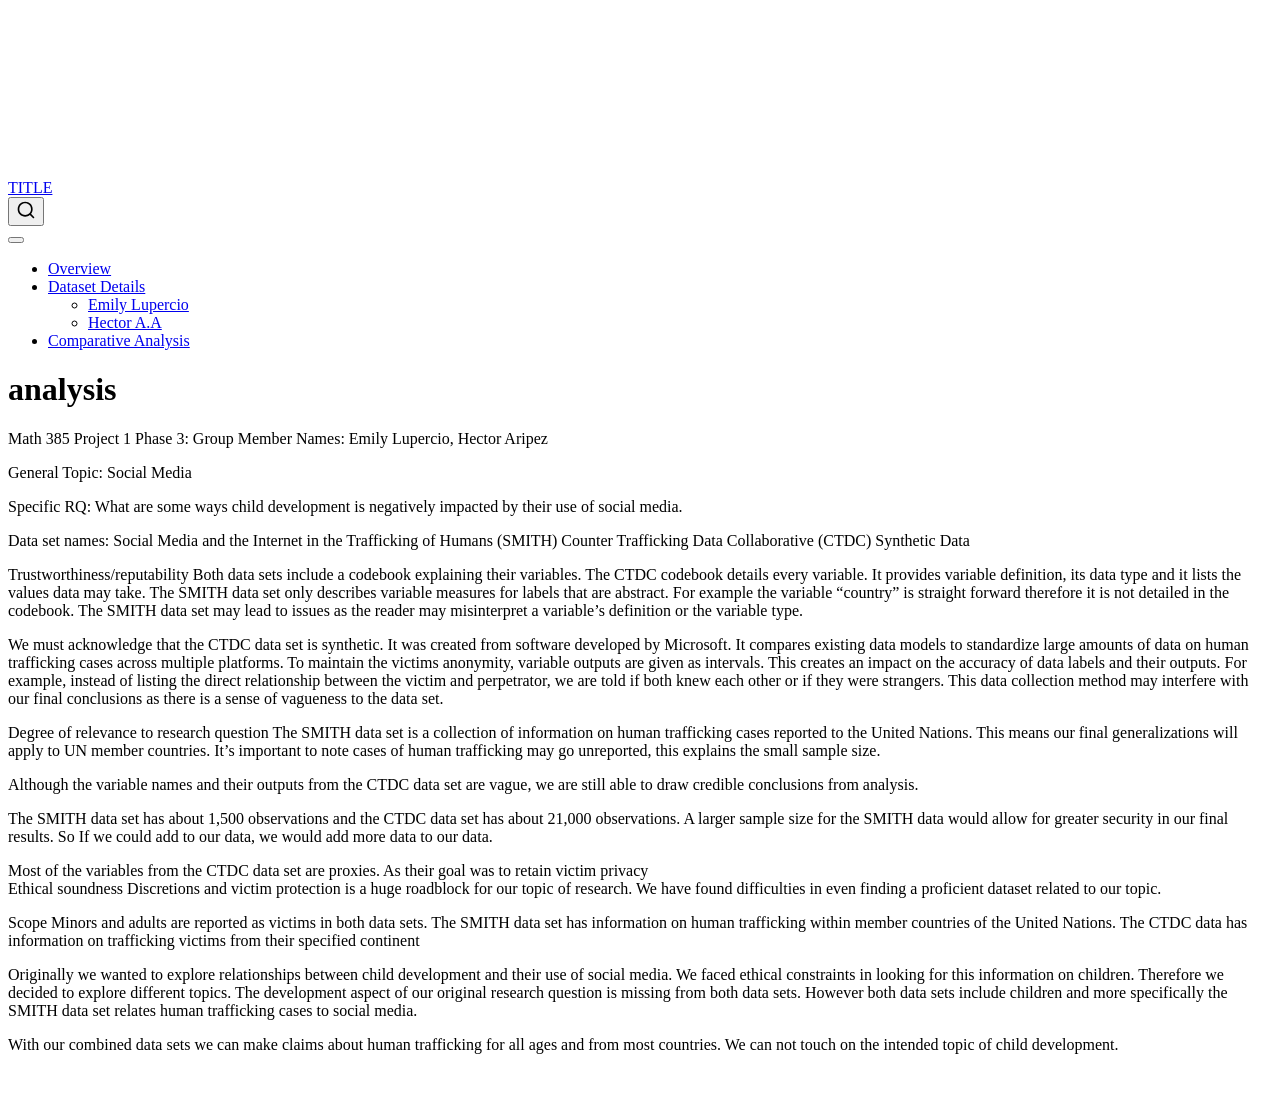
==== docs/analysis.html @ dacb914d "Merge pull request #6 from DATA385-f26/compare-data theme changed, addition to index and capital a i" ====
<!DOCTYPE html>
<html xmlns="http://www.w3.org/1999/xhtml" lang="en" xml:lang="en"><head>

<meta charset="utf-8">
<meta name="generator" content="quarto-1.10.18">

<meta name="viewport" content="width=device-width, initial-scale=1.0, user-scalable=yes">


<title>analysis – TITLE</title>
<style>
/* Default styles provided by pandoc.
** See https://pandoc.org/MANUAL.html#variables-for-html for config info.
*/
span.smallcaps{font-variant: small-caps;}
div.columns{display: flex; gap: 1.5em;}
div.column{flex: auto;}
@media screen {
div.columns{gap: min(4vw, 1.5em);}
div.column{overflow-x: auto;}
}
div.hanging-indent{margin-left: 1.5em; text-indent: -1.5em;}
ul.task-list{list-style: none;}
ul.task-list li input[type="checkbox"] {
  width: 0.8em;
  margin: 0 0.8em 0.2em -1em; /* quarto-specific, see https://github.com/quarto-dev/quarto-cli/issues/4556 */ 
  vertical-align: middle;
}
</style>


<script src="site_libs/quarto-nav/quarto-nav.js"></script>
<script src="site_libs/clipboard/clipboard.min.js"></script>
<script src="site_libs/quarto-search/autocomplete.umd.js"></script>
<script src="site_libs/quarto-search/fuse.min.js"></script>
<script src="site_libs/quarto-search/quarto-search.js"></script>
<meta name="quarto:offset" content="./">
<script src="site_libs/quarto-html/quarto.js" type="module"></script>
<script src="site_libs/quarto-html/tabsets/tabsets.js" type="module"></script>
<script src="site_libs/quarto-html/popper.min.js"></script>
<script src="site_libs/quarto-html/tippy.umd.min.js"></script>
<script src="site_libs/quarto-html/anchor.min.js"></script>
<link href="site_libs/quarto-html/tippy.css" rel="stylesheet">
<link href="site_libs/quarto-html/quarto-syntax-highlighting-64a204ab8560d761af7679ceaba22944.css" rel="stylesheet" class="quarto-color-scheme" id="quarto-text-highlighting-styles">
<link href="site_libs/quarto-html/quarto-syntax-highlighting-dark-b85bc7c33db8c58e0ec93c3465666fed.css" rel="stylesheet" class="quarto-color-scheme quarto-color-alternate" id="quarto-text-highlighting-styles">
<link href="site_libs/quarto-html/quarto-syntax-highlighting-64a204ab8560d761af7679ceaba22944.css" rel="stylesheet" class="quarto-color-scheme-extra" id="quarto-text-highlighting-styles">
<script src="site_libs/bootstrap/bootstrap.min.js"></script>
<link href="site_libs/bootstrap/bootstrap-icons.css" rel="stylesheet">
<link href="site_libs/bootstrap/bootstrap-8cf93c9ab2a2e11673e6e214f13a05bd.min.css" rel="stylesheet" append-hash="true" class="quarto-color-scheme" id="quarto-bootstrap" data-mode="light">
<link href="site_libs/bootstrap/bootstrap-dark-8b348f4b4b74a528bf910da1e8c5139e.min.css" rel="stylesheet" append-hash="true" class="quarto-color-scheme quarto-color-alternate" id="quarto-bootstrap" data-mode="dark">
<link href="site_libs/bootstrap/bootstrap-8cf93c9ab2a2e11673e6e214f13a05bd.min.css" rel="stylesheet" append-hash="true" class="quarto-color-scheme-extra" id="quarto-bootstrap" data-mode="light">
<script id="quarto-search-options" type="application/json">{
  "location": "navbar",
  "copy-button": false,
  "collapse-after": 3,
  "panel-placement": "end",
  "type": "overlay",
  "limit": 50,
  "keyboard-shortcut": [
    "f",
    "/",
    "s"
  ],
  "show-item-context": false,
  "language": {
    "search-no-results-text": "No results",
    "search-matching-documents-text": "matching documents",
    "search-copy-link-title": "Copy link to search",
    "search-hide-matches-text": "Hide additional matches",
    "search-more-match-text": "more match in this document",
    "search-more-matches-text": "more matches in this document",
    "search-clear-button-title": "Clear",
    "search-text-placeholder": "",
    "search-detached-cancel-button-title": "Cancel",
    "search-submit-button-title": "Submit",
    "search-label": "Search"
  }
}</script>


</head>

<body class="nav-fixed quarto-light"><script id="quarto-html-before-body" type="application/javascript">
    const toggleBodyColorMode = (bsSheetEl) => {
      const mode = bsSheetEl.getAttribute("data-mode");
      const bodyEl = window.document.querySelector("body");
      if (mode === "dark") {
        bodyEl.classList.add("quarto-dark");
        bodyEl.classList.remove("quarto-light");
      } else {
        bodyEl.classList.add("quarto-light");
        bodyEl.classList.remove("quarto-dark");
      }
    }
    const toggleBodyColorPrimary = () => {
      const bsSheetEl = window.document.querySelector("link#quarto-bootstrap:not([rel=disabled-stylesheet])");
      if (bsSheetEl) {
        toggleBodyColorMode(bsSheetEl);
      }
    }
    const setColorSchemeToggle = (alternate) => {
      const toggles = window.document.querySelectorAll('.quarto-color-scheme-toggle');
      for (let i=0; i < toggles.length; i++) {
        const toggle = toggles[i];
        if (toggle) {
          if (alternate) {
            toggle.classList.add("alternate");
          } else {
            toggle.classList.remove("alternate");
          }
        }
      }
    };
    const toggleColorMode = (alternate) => {
      // Switch the stylesheets
      const primaryStylesheets = window.document.querySelectorAll('link.quarto-color-scheme:not(.quarto-color-alternate)');
      const alternateStylesheets = window.document.querySelectorAll('link.quarto-color-scheme.quarto-color-alternate');
      manageTransitions('#quarto-margin-sidebar .nav-link', false);
      if (alternate) {
        // note: dark is layered on light, we don't disable primary!
        enableStylesheet(alternateStylesheets);
        for (const sheetNode of alternateStylesheets) {
          if (sheetNode.id === "quarto-bootstrap") {
            toggleBodyColorMode(sheetNode);
          }
        }
      } else {
        disableStylesheet(alternateStylesheets);
        enableStylesheet(primaryStylesheets)
        toggleBodyColorPrimary();
      }
      manageTransitions('#quarto-margin-sidebar .nav-link', true);
      // Switch the toggles
      setColorSchemeToggle(alternate)
      // Hack to workaround the fact that safari doesn't
      // properly recolor the scrollbar when toggling (#1455)
      if (navigator.userAgent.indexOf('Safari') > 0 && navigator.userAgent.indexOf('Chrome') == -1) {
        manageTransitions("body", false);
        window.scrollTo(0, 1);
        setTimeout(() => {
          window.scrollTo(0, 0);
          manageTransitions("body", true);
        }, 40);
      }
    }
    const disableStylesheet = (stylesheets) => {
      for (let i=0; i < stylesheets.length; i++) {
        const stylesheet = stylesheets[i];
        stylesheet.rel = 'disabled-stylesheet';
      }
    }
    const enableStylesheet = (stylesheets) => {
      for (let i=0; i < stylesheets.length; i++) {
        const stylesheet = stylesheets[i];
        if(stylesheet.rel !== 'stylesheet') { // for Chrome, which will still FOUC without this check
          stylesheet.rel = 'stylesheet';
        }
      }
    }
    const manageTransitions = (selector, allowTransitions) => {
      const els = window.document.querySelectorAll(selector);
      for (let i=0; i < els.length; i++) {
        const el = els[i];
        if (allowTransitions) {
          el.classList.remove('notransition');
        } else {
          el.classList.add('notransition');
        }
      }
    }
    const isFileUrl = () => {
      return window.location.protocol === 'file:';
    }
    const hasAlternateSentinel = () => {
      let styleSentinel = getColorSchemeSentinel();
      if (styleSentinel !== null) {
        return styleSentinel === "alternate";
      } else {
        return false;
      }
    }
    const setStyleSentinel = (alternate) => {
      const value = alternate ? "alternate" : "default";
      if (!isFileUrl()) {
        window.localStorage.setItem("quarto-color-scheme", value);
      } else {
        localAlternateSentinel = value;
      }
    }
    const getColorSchemeSentinel = () => {
      if (!isFileUrl()) {
        const storageValue = window.localStorage.getItem("quarto-color-scheme");
        return storageValue != null ? storageValue : localAlternateSentinel;
      } else {
        return localAlternateSentinel;
      }
    }
    const toggleGiscusIfUsed = (isAlternate, darkModeDefault) => {
      const baseTheme = document.querySelector('#giscus-base-theme')?.value ?? 'light';
      const alternateTheme = document.querySelector('#giscus-alt-theme')?.value ?? 'dark';
      let newTheme = '';
      if(authorPrefersDark) {
        newTheme = isAlternate ? baseTheme : alternateTheme;
      } else {
        newTheme = isAlternate ? alternateTheme : baseTheme;
      }
      const changeGiscusTheme = () => {
        // From: https://github.com/giscus/giscus/issues/336
        const sendMessage = (message) => {
          const iframe = document.querySelector('iframe.giscus-frame');
          if (!iframe) return;
          iframe.contentWindow.postMessage({ giscus: message }, 'https://giscus.app');
        }
        sendMessage({
          setConfig: {
            theme: newTheme
          }
        });
      }
      const isGiscussLoaded = window.document.querySelector('iframe.giscus-frame') !== null;
      if (isGiscussLoaded) {
        changeGiscusTheme();
      }
    };
    const authorPrefersDark = false;
    const darkModeDefault = authorPrefersDark;
      document.querySelector('link#quarto-text-highlighting-styles.quarto-color-scheme-extra').rel = 'disabled-stylesheet';
      document.querySelector('link#quarto-bootstrap.quarto-color-scheme-extra').rel = 'disabled-stylesheet';
    let localAlternateSentinel = darkModeDefault ? 'alternate' : 'default';
    // Dark / light mode switch
    window.quartoToggleColorScheme = () => {
      // Read the current dark / light value
      let toAlternate = !hasAlternateSentinel();
      toggleColorMode(toAlternate);
      setStyleSentinel(toAlternate);
      toggleGiscusIfUsed(toAlternate, darkModeDefault);
      window.dispatchEvent(new Event('resize'));
    };
    // Switch to dark mode if need be
    if (hasAlternateSentinel()) {
      toggleColorMode(true);
    } else {
      toggleColorMode(false);
    }
  </script>

<div id="quarto-search-results"></div>
  <header id="quarto-header" class="headroom fixed-top">
    <nav class="navbar navbar-expand-lg " data-bs-theme="dark">
      <div class="navbar-container container-fluid">
      <div class="navbar-brand-container mx-auto">
    <a class="navbar-brand" href="./index.html">
    <span class="navbar-title">TITLE</span>
    </a>
  </div>
            <div id="quarto-search" class="" title="Search"></div>
          <button class="navbar-toggler" type="button" data-bs-toggle="collapse" data-bs-target="#navbarCollapse" aria-controls="navbarCollapse" role="menu" aria-expanded="false" aria-label="Toggle navigation" onclick="if (window.quartoToggleHeadroom) { window.quartoToggleHeadroom(); }">
  <span class="navbar-toggler-icon"></span>
</button>
          <div class="collapse navbar-collapse" id="navbarCollapse">
            <ul class="navbar-nav navbar-nav-scroll me-auto">
  <li class="nav-item">
    <a class="nav-link" href="./index.html"> 
<span class="menu-text">Overview</span></a>
  </li>  
  <li class="nav-item dropdown ">
    <a class="nav-link dropdown-toggle" href="#" id="nav-menu-dataset-details" role="link" data-bs-toggle="dropdown" aria-expanded="false">
 <span class="menu-text">Dataset Details</span>
    </a>
    <ul class="dropdown-menu" aria-labelledby="nav-menu-dataset-details">    
        <li>
    <a class="dropdown-item" href="./emilylupercio.html">
 <span class="dropdown-text">Emily Lupercio</span></a>
  </li>  
        <li>
    <a class="dropdown-item" href="./HectorA.A.html">
 <span class="dropdown-text">Hector A.A</span></a>
  </li>  
    </ul>
  </li>
  <li class="nav-item">
    <a class="nav-link active" href="./analysis.html" aria-current="page"> 
<span class="menu-text">Comparative Analysis</span></a>
  </li>  
</ul>
          </div> <!-- /navcollapse -->
            <div class="quarto-navbar-tools">
  <a href="" class="quarto-color-scheme-toggle quarto-navigation-tool  px-1" onclick="window.quartoToggleColorScheme(); return false;" title="Toggle dark mode"><i class="bi"></i></a>
</div>
      </div> <!-- /container-fluid -->
    </nav>
</header>
<!-- content -->
<div id="quarto-content" class="quarto-container page-columns page-rows-contents page-layout-article page-navbar">
<!-- sidebar -->
<!-- margin-sidebar -->
    <div id="quarto-margin-sidebar" class="sidebar margin-sidebar zindex-bottom">
        
    </div>
<!-- main -->
<main class="content" id="quarto-document-content">


<header id="title-block-header" class="quarto-title-block default">
<div class="quarto-title">
<h1 class="title">analysis</h1>
</div>



<div class="quarto-title-meta">

    
  
    
  </div>
  


</header>


<p>Math 385 Project 1 Phase 3: Group Member Names: Emily Lupercio, Hector Aripez</p>
<p>General Topic: Social Media</p>
<p>Specific RQ: What are some ways child development is negatively impacted by their use of social media.</p>
<p>Data set names: Social Media and the Internet in the Trafficking of Humans (SMITH) Counter Trafficking Data Collaborative (CTDC) Synthetic Data</p>
<p>Trustworthiness/reputability Both data sets include a codebook explaining their variables. The CTDC codebook details every variable. It provides variable definition, its data type and it lists the values data may take. The SMITH data set only describes variable measures for labels that are abstract. For example the variable “country” is straight forward therefore it is not detailed in the codebook. The SMITH data set may lead to issues as the reader may misinterpret a variable’s definition or the variable type.</p>
<p>We must acknowledge that the CTDC data set is synthetic. It was created from software developed by Microsoft. It compares existing data models to standardize large amounts of data on human trafficking cases across multiple platforms. To maintain the victims anonymity, variable outputs are given as intervals. This creates an impact on the accuracy of data labels and their outputs. For example, instead of listing the direct relationship between the victim and perpetrator, we are told if both knew each other or if they were strangers. This data collection method may interfere with our final conclusions as there is a sense of vagueness to the data set.</p>
<p>Degree of relevance to research question The SMITH data set is a collection of information on human trafficking cases reported to the United Nations. This means our final generalizations will apply to UN member countries. It’s important to note cases of human trafficking may go unreported, this explains the small sample size.</p>
<p>Although the variable names and their outputs from the CTDC data set are vague, we are still able to draw credible conclusions from analysis.</p>
<p>The SMITH data set has about 1,500 observations and the CTDC data set has about 21,000 observations. A larger sample size for the SMITH data would allow for greater security in our final results. So If we could add to our data, we would add more data to our data.</p>
<p>Most of the variables from the CTDC data set are proxies. As their goal was to retain victim privacy<br>
Ethical soundness Discretions and victim protection is a huge roadblock for our topic of research. We have found difficulties in even finding a proficient dataset related to our topic.</p>
<p>Scope Minors and adults are reported as victims in both data sets. The SMITH data set has information on human trafficking within member countries of the United Nations. The CTDC data has information on trafficking victims from their specified continent</p>
<p>Originally we wanted to explore relationships between child development and their use of social media. We faced ethical constraints in looking for this information on children. Therefore we decided to explore different topics. The development aspect of our original research question is missing from both data sets. However both data sets include children and more specifically the SMITH data set relates human trafficking cases to social media.</p>
<p>With our combined data sets we can make claims about human trafficking for all ages and from most countries. We can not touch on the intended topic of child development.</p>



</main> <!-- /main -->
<script id="quarto-html-after-body" type="application/javascript">
  window.document.addEventListener("DOMContentLoaded", function (event) {
    // Ensure there is a toggle, if there isn't float one in the top right
    if (window.document.querySelector('.quarto-color-scheme-toggle') === null) {
      const a = window.document.createElement('a');
      a.classList.add('top-right');
      a.classList.add('quarto-color-scheme-toggle');
      a.href = "";
      a.onclick = function() { try { window.quartoToggleColorScheme(); } catch {} return false; };
      const i = window.document.createElement("i");
      i.classList.add('bi');
      a.appendChild(i);
      window.document.body.appendChild(a);
    }
    setColorSchemeToggle(hasAlternateSentinel())
    const icon = "";
    const anchorJS = new window.AnchorJS();
    anchorJS.options = {
      placement: 'right',
      icon: icon
    };
    anchorJS.add('.anchored');
    const isCodeAnnotation = (el) => {
      for (const clz of el.classList) {
        if (clz.startsWith('code-annotation-')) {                     
          return true;
        }
      }
      return false;
    }
    const onCopySuccess = function(e) {
      // button target
      const button = e.trigger;
      // don't keep focus
      button.blur();
      // flash "checked"
      button.classList.add('code-copy-button-checked');
      var currentTitle = button.getAttribute("title");
      button.setAttribute("title", "Copied!");
      let tooltip;
      if (window.bootstrap) {
        button.setAttribute("data-bs-toggle", "tooltip");
        button.setAttribute("data-bs-placement", "left");
        button.setAttribute("data-bs-title", "Copied!");
        tooltip = new bootstrap.Tooltip(button, 
          { trigger: "manual", 
            customClass: "code-copy-button-tooltip",
            offset: [0, -8]});
        tooltip.show();    
      }
      setTimeout(function() {
        if (tooltip) {
          tooltip.hide();
          button.removeAttribute("data-bs-title");
          button.removeAttribute("data-bs-toggle");
          button.removeAttribute("data-bs-placement");
        }
        button.setAttribute("title", currentTitle);
        button.classList.remove('code-copy-button-checked');
      }, 1000);
      // clear code selection
      e.clearSelection();
    }
    const getTextToCopy = function(trigger) {
      const outerScaffold = trigger.parentElement.cloneNode(true);
      const codeEl = outerScaffold.querySelector('code');
      for (const childEl of codeEl.children) {
        if (isCodeAnnotation(childEl)) {
          childEl.remove();
        }
      }
      return codeEl.innerText;
    }
    const clipboard = new window.ClipboardJS('.code-copy-button:not([data-in-quarto-modal])', {
      text: getTextToCopy
    });
    clipboard.on('success', onCopySuccess);
    if (window.document.getElementById('quarto-embedded-source-code-modal')) {
      const clipboardModal = new window.ClipboardJS('.code-copy-button[data-in-quarto-modal]', {
        text: getTextToCopy,
        container: window.document.getElementById('quarto-embedded-source-code-modal')
      });
      clipboardModal.on('success', onCopySuccess);
    }
      var localhostRegex = new RegExp(/^(?:http|https):\/\/localhost\:?[0-9]*\//);
      var mailtoRegex = new RegExp(/^mailto:/);
        var filterRegex = new RegExp('/' + window.location.host + '/');
      var isInternal = (href) => {
          return filterRegex.test(href) || localhostRegex.test(href) || mailtoRegex.test(href);
      }
      // Inspect non-navigation links and adorn them if external
     var links = window.document.querySelectorAll('a[href]:not(.nav-link):not(.navbar-brand):not(.toc-action):not(.sidebar-link):not(.sidebar-item-toggle):not(.pagination-link):not(.no-external):not([aria-hidden]):not(.dropdown-item):not(.quarto-navigation-tool):not(.about-link)');
      for (var i=0; i<links.length; i++) {
        const link = links[i];
        if (!isInternal(link.href)) {
          // undo the damage that might have been done by quarto-nav.js in the case of
          // links that we want to consider external
          if (link.dataset.originalHref !== undefined) {
            link.href = link.dataset.originalHref;
          }
        }
      }
    function tippyHover(el, contentFn, onTriggerFn, onUntriggerFn) {
      const config = {
        allowHTML: true,
        maxWidth: 500,
        delay: 100,
        arrow: false,
        appendTo: function(el) {
            return el.parentElement;
        },
        interactive: true,
        interactiveBorder: 10,
        theme: 'quarto',
        placement: 'bottom-start',
      };
      if (contentFn) {
        config.content = contentFn;
      }
      if (onTriggerFn) {
        config.onTrigger = onTriggerFn;
      }
      if (onUntriggerFn) {
        config.onUntrigger = onUntriggerFn;
      }
      window.tippy(el, config); 
    }
    const noterefs = window.document.querySelectorAll('a[role="doc-noteref"]');
    for (var i=0; i<noterefs.length; i++) {
      const ref = noterefs[i];
      tippyHover(ref, function() {
        // use id or data attribute instead here
        let href = ref.getAttribute('data-footnote-href') || ref.getAttribute('href');
        try { href = new URL(href).hash; } catch {}
        const id = href.replace(/^#\/?/, "");
        const note = window.document.getElementById(id);
        if (note) {
          return note.innerHTML;
        } else {
          return "";
        }
      });
    }
    const xrefs = window.document.querySelectorAll('a.quarto-xref');
    const processXRef = (id, note) => {
      // Strip column container classes
      const stripColumnClz = (el) => {
        el.classList.remove("page-full", "page-columns");
        if (el.children) {
          for (const child of el.children) {
            stripColumnClz(child);
          }
        }
      }
      stripColumnClz(note)
      if (id === null || id.startsWith('sec-')) {
        // Special case sections, only their first couple elements
        const container = document.createElement("div");
        if (note.children && note.children.length > 2) {
          container.appendChild(note.children[0].cloneNode(true));
          for (let i = 1; i < note.children.length; i++) {
            const child = note.children[i];
            if (child.tagName === "P" && child.innerText === "") {
              continue;
            } else {
              container.appendChild(child.cloneNode(true));
              break;
            }
          }
          if (window.Quarto?.typesetMath) {
            window.Quarto.typesetMath(container);
          }
          return container.innerHTML
        } else {
          if (window.Quarto?.typesetMath) {
            window.Quarto.typesetMath(note);
          }
          return note.innerHTML;
        }
      } else {
        // Remove any anchor links if they are present
        const anchorLink = note.querySelector('a.anchorjs-link');
        if (anchorLink) {
          anchorLink.remove();
        }
        if (window.Quarto?.typesetMath) {
          window.Quarto.typesetMath(note);
        }
        if (note.classList.contains("callout")) {
          return note.outerHTML;
        } else {
          return note.innerHTML;
        }
      }
    }
    for (var i=0; i<xrefs.length; i++) {
      const xref = xrefs[i];
      tippyHover(xref, undefined, function(instance) {
        instance.disable();
        let url = xref.getAttribute('href');
        let hash = undefined; 
        if (url.startsWith('#')) {
          hash = url;
        } else {
          try { hash = new URL(url).hash; } catch {}
        }
        if (hash) {
          const id = hash.replace(/^#\/?/, "");
          const note = window.document.getElementById(id);
          if (note !== null) {
            try {
              const html = processXRef(id, note.cloneNode(true));
              instance.setContent(html);
            } finally {
              instance.enable();
              instance.show();
            }
          } else {
            // See if we can fetch this
            fetch(url.split('#')[0])
            .then(res => res.text())
            .then(html => {
              const parser = new DOMParser();
              const htmlDoc = parser.parseFromString(html, "text/html");
              const note = htmlDoc.getElementById(id);
              if (note !== null) {
                const html = processXRef(id, note);
                instance.setContent(html);
              } 
            }).finally(() => {
              instance.enable();
              instance.show();
            });
          }
        } else {
          // See if we can fetch a full url (with no hash to target)
          // This is a special case and we should probably do some content thinning / targeting
          fetch(url)
          .then(res => res.text())
          .then(html => {
            const parser = new DOMParser();
            const htmlDoc = parser.parseFromString(html, "text/html");
            const note = htmlDoc.querySelector('main.content');
            if (note !== null) {
              // This should only happen for chapter cross references
              // (since there is no id in the URL)
              // remove the first header
              if (note.children.length > 0 && note.children[0].tagName === "HEADER") {
                note.children[0].remove();
              }
              const html = processXRef(null, note);
              instance.setContent(html);
            } 
          }).finally(() => {
            instance.enable();
            instance.show();
          });
        }
      }, function(instance) {
      });
    }
        let selectedAnnoteEl;
        const selectorForAnnotation = ( cell, annotation) => {
          let cellAttr = 'data-code-cell="' + cell + '"';
          let lineAttr = 'data-code-annotation="' +  annotation + '"';
          const selector = 'span[' + cellAttr + '][' + lineAttr + ']';
          return selector;
        }
        const selectCodeLines = (annoteEl) => {
          const doc = window.document;
          const targetCell = annoteEl.getAttribute("data-target-cell");
          const targetAnnotation = annoteEl.getAttribute("data-target-annotation");
          const annoteSpan = window.document.querySelector(selectorForAnnotation(targetCell, targetAnnotation));
          const lines = annoteSpan.getAttribute("data-code-lines").split(",");
          const lineIds = lines.map((line) => {
            return targetCell + "-" + line;
          })
          let top = null;
          let height = null;
          let parent = null;
          if (lineIds.length > 0) {
              //compute the position of the single el (top and bottom and make a div)
              const el = window.document.getElementById(lineIds[0]);
              top = el.offsetTop;
              height = el.offsetHeight;
              parent = el.parentElement.parentElement;
            if (lineIds.length > 1) {
              const lastEl = window.document.getElementById(lineIds[lineIds.length - 1]);
              const bottom = lastEl.offsetTop + lastEl.offsetHeight;
              height = bottom - top;
            }
            if (top !== null && height !== null && parent !== null) {
              // cook up a div (if necessary) and position it 
              let div = window.document.getElementById("code-annotation-line-highlight");
              if (div === null) {
                div = window.document.createElement("div");
                div.setAttribute("id", "code-annotation-line-highlight");
                div.style.position = 'absolute';
                parent.appendChild(div);
              }
              div.style.top = top - 2 + "px";
              div.style.height = height + 4 + "px";
              div.style.left = 0;
              let gutterDiv = window.document.getElementById("code-annotation-line-highlight-gutter");
              if (gutterDiv === null) {
                gutterDiv = window.document.createElement("div");
                gutterDiv.setAttribute("id", "code-annotation-line-highlight-gutter");
                gutterDiv.style.position = 'absolute';
                const codeCell = window.document.getElementById(targetCell);
                const gutter = codeCell.querySelector('.code-annotation-gutter');
                gutter.appendChild(gutterDiv);
              }
              gutterDiv.style.top = top - 2 + "px";
              gutterDiv.style.height = height + 4 + "px";
            }
            selectedAnnoteEl = annoteEl;
          }
        };
        const unselectCodeLines = () => {
          const elementsIds = ["code-annotation-line-highlight", "code-annotation-line-highlight-gutter"];
          elementsIds.forEach((elId) => {
            const div = window.document.getElementById(elId);
            if (div) {
              div.remove();
            }
          });
          selectedAnnoteEl = undefined;
        };
          // Handle positioning of the toggle
      window.addEventListener(
        "resize",
        throttle(() => {
          elRect = undefined;
          if (selectedAnnoteEl) {
            selectCodeLines(selectedAnnoteEl);
          }
        }, 10)
      );
      function throttle(fn, ms) {
      let throttle = false;
      let timer;
        return (...args) => {
          if(!throttle) { // first call gets through
              fn.apply(this, args);
              throttle = true;
          } else { // all the others get throttled
              if(timer) clearTimeout(timer); // cancel #2
              timer = setTimeout(() => {
                fn.apply(this, args);
                timer = throttle = false;
              }, ms);
          }
        };
      }
        // Attach click handler to the DT
        const annoteDls = window.document.querySelectorAll('dt[data-target-cell]');
        for (const annoteDlNode of annoteDls) {
          annoteDlNode.addEventListener('click', (event) => {
            const clickedEl = event.target;
            if (clickedEl !== selectedAnnoteEl) {
              unselectCodeLines();
              const activeEl = window.document.querySelector('dt[data-target-cell].code-annotation-active');
              if (activeEl) {
                activeEl.classList.remove('code-annotation-active');
              }
              selectCodeLines(clickedEl);
              clickedEl.classList.add('code-annotation-active');
            } else {
              // Unselect the line
              unselectCodeLines();
              clickedEl.classList.remove('code-annotation-active');
            }
          });
        }
    const findCites = (el) => {
      const parentEl = el.parentElement;
      if (parentEl) {
        const cites = parentEl.dataset.cites;
        if (cites) {
          return {
            el,
            cites: cites.split(' ')
          };
        } else {
          return findCites(el.parentElement)
        }
      } else {
        return undefined;
      }
    };
    var bibliorefs = window.document.querySelectorAll('a[role="doc-biblioref"]');
    for (var i=0; i<bibliorefs.length; i++) {
      const ref = bibliorefs[i];
      const citeInfo = findCites(ref);
      if (citeInfo) {
        tippyHover(citeInfo.el, function() {
          var popup = window.document.createElement('div');
          citeInfo.cites.forEach(function(cite) {
            var citeDiv = window.document.createElement('div');
            citeDiv.classList.add('hanging-indent');
            citeDiv.classList.add('csl-entry');
            var biblioDiv = window.document.getElementById('ref-' + cite);
            if (biblioDiv) {
              citeDiv.innerHTML = biblioDiv.innerHTML;
            }
            popup.appendChild(citeDiv);
          });
          return popup.innerHTML;
        });
      }
    }
  });
  </script>
</div> <!-- /content -->




</body></html>
---- docs/site_libs/quarto-html/tippy.css ----
.tippy-box[data-animation=fade][data-state=hidden]{opacity:0}[data-tippy-root]{max-width:calc(100vw - 10px)}.tippy-box{position:relative;background-color:#333;color:#fff;border-radius:4px;font-size:14px;line-height:1.4;white-space:normal;outline:0;transition-property:transform,visibility,opacity}.tippy-box[data-placement^=top]>.tippy-arrow{bottom:0}.tippy-box[data-placement^=top]>.tippy-arrow:before{bottom:-7px;left:0;border-width:8px 8px 0;border-top-color:initial;transform-origin:center top}.tippy-box[data-placement^=bottom]>.tippy-arrow{top:0}.tippy-box[data-placement^=bottom]>.tippy-arrow:before{top:-7px;left:0;border-width:0 8px 8px;border-bottom-color:initial;transform-origin:center bottom}.tippy-box[data-placement^=left]>.tippy-arrow{right:0}.tippy-box[data-placement^=left]>.tippy-arrow:before{border-width:8px 0 8px 8px;border-left-color:initial;right:-7px;transform-origin:center left}.tippy-box[data-placement^=right]>.tippy-arrow{left:0}.tippy-box[data-placement^=right]>.tippy-arrow:before{left:-7px;border-width:8px 8px 8px 0;border-right-color:initial;transform-origin:center right}.tippy-box[data-inertia][data-state=visible]{transition-timing-function:cubic-bezier(.54,1.5,.38,1.11)}.tippy-arrow{width:16px;height:16px;color:#333}.tippy-arrow:before{content:"";position:absolute;border-color:transparent;border-style:solid}.tippy-content{position:relative;padding:5px 9px;z-index:1}
---- docs/site_libs/quarto-html/quarto-syntax-highlighting-64a204ab8560d761af7679ceaba22944.css ----
/* quarto syntax highlight colors */
:root {
  --quarto-hl-ot-color: #003B4F;
  --quarto-hl-at-color: #657422;
  --quarto-hl-ss-color: #20794D;
  --quarto-hl-an-color: #5E5E5E;
  --quarto-hl-fu-color: #4758AB;
  --quarto-hl-st-color: #20794D;
  --quarto-hl-cf-color: #003B4F;
  --quarto-hl-op-color: #5E5E5E;
  --quarto-hl-er-color: #AD0000;
  --quarto-hl-bn-color: #AD0000;
  --quarto-hl-al-color: #AD0000;
  --quarto-hl-va-color: #111111;
  --quarto-hl-bu-color: inherit;
  --quarto-hl-ex-color: inherit;
  --quarto-hl-pp-color: #AD0000;
  --quarto-hl-in-color: #5E5E5E;
  --quarto-hl-vs-color: #20794D;
  --quarto-hl-wa-color: #5E5E5E;
  --quarto-hl-do-color: #5E5E5E;
  --quarto-hl-im-color: #00769E;
  --quarto-hl-ch-color: #20794D;
  --quarto-hl-dt-color: #AD0000;
  --quarto-hl-fl-color: #AD0000;
  --quarto-hl-co-color: #5E5E5E;
  --quarto-hl-cv-color: #5E5E5E;
  --quarto-hl-cn-color: #8f5902;
  --quarto-hl-sc-color: #5E5E5E;
  --quarto-hl-dv-color: #AD0000;
  --quarto-hl-kw-color: #003B4F;
}

/* other quarto variables */
:root {
  --quarto-font-monospace: SFMono-Regular, Menlo, Monaco, Consolas, "Liberation Mono", "Courier New", monospace;
}

/* syntax highlight based on Pandoc's rules */
pre > code.sourceCode > span {
  color: #003B4F;
}

code.sourceCode > span {
  color: #003B4F;
}

div.sourceCode,
div.sourceCode pre.sourceCode {
  color: #003B4F;
}

/* Normal */
code span {
  color: #003B4F;
}

/* Alert */
code span.al {
  color: #AD0000;
  font-style: inherit;
}

/* Annotation */
code span.an {
  color: #5E5E5E;
  font-style: inherit;
}

/* Attribute */
code span.at {
  color: #657422;
  font-style: inherit;
}

/* BaseN */
code span.bn {
  color: #AD0000;
  font-style: inherit;
}

/* BuiltIn */
code span.bu {
  font-style: inherit;
}

/* ControlFlow */
code span.cf {
  color: #003B4F;
  font-weight: bold;
  font-style: inherit;
}

/* Char */
code span.ch {
  color: #20794D;
  font-style: inherit;
}

/* Constant */
code span.cn {
  color: #8f5902;
  font-style: inherit;
}

/* Comment */
code span.co {
  color: #5E5E5E;
  font-style: inherit;
}

/* CommentVar */
code span.cv {
  color: #5E5E5E;
  font-style: italic;
}

/* Documentation */
code span.do {
  color: #5E5E5E;
  font-style: italic;
}

/* DataType */
code span.dt {
  color: #AD0000;
  font-style: inherit;
}

/* DecVal */
code span.dv {
  color: #AD0000;
  font-style: inherit;
}

/* Error */
code span.er {
  color: #AD0000;
  font-style: inherit;
}

/* Extension */
code span.ex {
  font-style: inherit;
}

/* Float */
code span.fl {
  color: #AD0000;
  font-style: inherit;
}

/* Function */
code span.fu {
  color: #4758AB;
  font-style: inherit;
}

/* Import */
code span.im {
  color: #00769E;
  font-style: inherit;
}

/* Information */
code span.in {
  color: #5E5E5E;
  font-style: inherit;
}

/* Keyword */
code span.kw {
  color: #003B4F;
  font-weight: bold;
  font-style: inherit;
}

/* Operator */
code span.op {
  color: #5E5E5E;
  font-style: inherit;
}

/* Other */
code span.ot {
  color: #003B4F;
  font-style: inherit;
}

/* Preprocessor */
code span.pp {
  color: #AD0000;
  font-style: inherit;
}

/* SpecialChar */
code span.sc {
  color: #5E5E5E;
  font-style: inherit;
}

/* SpecialString */
code span.ss {
  color: #20794D;
  font-style: inherit;
}

/* String */
code span.st {
  color: #20794D;
  font-style: inherit;
}

/* Variable */
code span.va {
  color: #111111;
  font-style: inherit;
}

/* VerbatimString */
code span.vs {
  color: #20794D;
  font-style: inherit;
}

/* Warning */
code span.wa {
  color: #5E5E5E;
  font-style: italic;
}

.prevent-inlining {
  content: "</";
}

/*# sourceMappingURL=9d8d5bb603a83b8298b89080a598c93b.css.map */
---- docs/site_libs/quarto-html/quarto-syntax-highlighting-dark-b85bc7c33db8c58e0ec93c3465666fed.css ----
/* quarto syntax highlight colors */
:root {
  --quarto-hl-al-color: #f07178;
  --quarto-hl-an-color: #d4d0ab;
  --quarto-hl-at-color: #00e0e0;
  --quarto-hl-bn-color: #d4d0ab;
  --quarto-hl-bu-color: #abe338;
  --quarto-hl-ch-color: #abe338;
  --quarto-hl-co-color: #f8f8f2;
  --quarto-hl-cv-color: #ffd700;
  --quarto-hl-cn-color: #ffd700;
  --quarto-hl-cf-color: #ffa07a;
  --quarto-hl-dt-color: #ffa07a;
  --quarto-hl-dv-color: #d4d0ab;
  --quarto-hl-do-color: #f8f8f2;
  --quarto-hl-er-color: #f07178;
  --quarto-hl-ex-color: #00e0e0;
  --quarto-hl-fl-color: #d4d0ab;
  --quarto-hl-fu-color: #ffa07a;
  --quarto-hl-im-color: #abe338;
  --quarto-hl-in-color: #d4d0ab;
  --quarto-hl-kw-color: #ffa07a;
  --quarto-hl-op-color: #ffa07a;
  --quarto-hl-ot-color: #00e0e0;
  --quarto-hl-pp-color: #dcc6e0;
  --quarto-hl-re-color: #00e0e0;
  --quarto-hl-sc-color: #abe338;
  --quarto-hl-ss-color: #abe338;
  --quarto-hl-st-color: #abe338;
  --quarto-hl-va-color: #00e0e0;
  --quarto-hl-vs-color: #abe338;
  --quarto-hl-wa-color: #dcc6e0;
}

/* other quarto variables */
:root {
  --quarto-font-monospace: SFMono-Regular, Menlo, Monaco, Consolas, "Liberation Mono", "Courier New", monospace;
}

/* syntax highlight based on Pandoc's rules */
pre > code.sourceCode > span {
  color: #f8f8f2;
}

code.sourceCode > span {
  color: #f8f8f2;
}

div.sourceCode,
div.sourceCode pre.sourceCode {
  color: #f8f8f2;
}

/* Normal */
code span {
  color: #f8f8f2;
}

/* Alert */
code span.al {
  color: #f07178;
}

/* Annotation */
code span.an {
  color: #d4d0ab;
}

/* Attribute */
code span.at {
  color: #00e0e0;
}

/* BaseN */
code span.bn {
  color: #d4d0ab;
}

/* BuiltIn */
code span.bu {
  color: #abe338;
}

/* ControlFlow */
code span.cf {
  font-weight: bold;
  color: #ffa07a;
}

/* Char */
code span.ch {
  color: #abe338;
}

/* Constant */
code span.cn {
  color: #ffd700;
}

/* Comment */
code span.co {
  font-style: italic;
  color: #f8f8f2;
}

/* CommentVar */
code span.cv {
  color: #ffd700;
}

/* Documentation */
code span.do {
  color: #f8f8f2;
}

/* DataType */
code span.dt {
  color: #ffa07a;
}

/* DecVal */
code span.dv {
  color: #d4d0ab;
}

/* Error */
code span.er {
  color: #f07178;
  text-decoration: underline;
}

/* Extension */
code span.ex {
  font-weight: bold;
  color: #00e0e0;
}

/* Float */
code span.fl {
  color: #d4d0ab;
}

/* Function */
code span.fu {
  color: #ffa07a;
}

/* Import */
code span.im {
  color: #abe338;
}

/* Information */
code span.in {
  color: #d4d0ab;
}

/* Keyword */
code span.kw {
  font-weight: bold;
  color: #ffa07a;
}

/* Operator */
code span.op {
  color: #ffa07a;
}

/* Other */
code span.ot {
  color: #00e0e0;
}

/* Preprocessor */
code span.pp {
  color: #dcc6e0;
}

/* RegionMarker */
code span.re {
  background-color: #f8f8f2;
  color: #00e0e0;
}

/* SpecialChar */
code span.sc {
  color: #abe338;
}

/* SpecialString */
code span.ss {
  color: #abe338;
}

/* String */
code span.st {
  color: #abe338;
}

/* Variable */
code span.va {
  color: #00e0e0;
}

/* VerbatimString */
code span.vs {
  color: #abe338;
}

/* Warning */
code span.wa {
  color: #dcc6e0;
}

.prevent-inlining {
  content: "</";
}

/*# sourceMappingURL=4ed8f1090dec6531da29ab00902aa718.css.map */
---- docs/site_libs/quarto-html/quarto-syntax-highlighting-64a204ab8560d761af7679ceaba22944.css ----
/* quarto syntax highlight colors */
:root {
  --quarto-hl-ot-color: #003B4F;
  --quarto-hl-at-color: #657422;
  --quarto-hl-ss-color: #20794D;
  --quarto-hl-an-color: #5E5E5E;
  --quarto-hl-fu-color: #4758AB;
  --quarto-hl-st-color: #20794D;
  --quarto-hl-cf-color: #003B4F;
  --quarto-hl-op-color: #5E5E5E;
  --quarto-hl-er-color: #AD0000;
  --quarto-hl-bn-color: #AD0000;
  --quarto-hl-al-color: #AD0000;
  --quarto-hl-va-color: #111111;
  --quarto-hl-bu-color: inherit;
  --quarto-hl-ex-color: inherit;
  --quarto-hl-pp-color: #AD0000;
  --quarto-hl-in-color: #5E5E5E;
  --quarto-hl-vs-color: #20794D;
  --quarto-hl-wa-color: #5E5E5E;
  --quarto-hl-do-color: #5E5E5E;
  --quarto-hl-im-color: #00769E;
  --quarto-hl-ch-color: #20794D;
  --quarto-hl-dt-color: #AD0000;
  --quarto-hl-fl-color: #AD0000;
  --quarto-hl-co-color: #5E5E5E;
  --quarto-hl-cv-color: #5E5E5E;
  --quarto-hl-cn-color: #8f5902;
  --quarto-hl-sc-color: #5E5E5E;
  --quarto-hl-dv-color: #AD0000;
  --quarto-hl-kw-color: #003B4F;
}

/* other quarto variables */
:root {
  --quarto-font-monospace: SFMono-Regular, Menlo, Monaco, Consolas, "Liberation Mono", "Courier New", monospace;
}

/* syntax highlight based on Pandoc's rules */
pre > code.sourceCode > span {
  color: #003B4F;
}

code.sourceCode > span {
  color: #003B4F;
}

div.sourceCode,
div.sourceCode pre.sourceCode {
  color: #003B4F;
}

/* Normal */
code span {
  color: #003B4F;
}

/* Alert */
code span.al {
  color: #AD0000;
  font-style: inherit;
}

/* Annotation */
code span.an {
  color: #5E5E5E;
  font-style: inherit;
}

/* Attribute */
code span.at {
  color: #657422;
  font-style: inherit;
}

/* BaseN */
code span.bn {
  color: #AD0000;
  font-style: inherit;
}

/* BuiltIn */
code span.bu {
  font-style: inherit;
}

/* ControlFlow */
code span.cf {
  color: #003B4F;
  font-weight: bold;
  font-style: inherit;
}

/* Char */
code span.ch {
  color: #20794D;
  font-style: inherit;
}

/* Constant */
code span.cn {
  color: #8f5902;
  font-style: inherit;
}

/* Comment */
code span.co {
  color: #5E5E5E;
  font-style: inherit;
}

/* CommentVar */
code span.cv {
  color: #5E5E5E;
  font-style: italic;
}

/* Documentation */
code span.do {
  color: #5E5E5E;
  font-style: italic;
}

/* DataType */
code span.dt {
  color: #AD0000;
  font-style: inherit;
}

/* DecVal */
code span.dv {
  color: #AD0000;
  font-style: inherit;
}

/* Error */
code span.er {
  color: #AD0000;
  font-style: inherit;
}

/* Extension */
code span.ex {
  font-style: inherit;
}

/* Float */
code span.fl {
  color: #AD0000;
  font-style: inherit;
}

/* Function */
code span.fu {
  color: #4758AB;
  font-style: inherit;
}

/* Import */
code span.im {
  color: #00769E;
  font-style: inherit;
}

/* Information */
code span.in {
  color: #5E5E5E;
  font-style: inherit;
}

/* Keyword */
code span.kw {
  color: #003B4F;
  font-weight: bold;
  font-style: inherit;
}

/* Operator */
code span.op {
  color: #5E5E5E;
  font-style: inherit;
}

/* Other */
code span.ot {
  color: #003B4F;
  font-style: inherit;
}

/* Preprocessor */
code span.pp {
  color: #AD0000;
  font-style: inherit;
}

/* SpecialChar */
code span.sc {
  color: #5E5E5E;
  font-style: inherit;
}

/* SpecialString */
code span.ss {
  color: #20794D;
  font-style: inherit;
}

/* String */
code span.st {
  color: #20794D;
  font-style: inherit;
}

/* Variable */
code span.va {
  color: #111111;
  font-style: inherit;
}

/* VerbatimString */
code span.vs {
  color: #20794D;
  font-style: inherit;
}

/* Warning */
code span.wa {
  color: #5E5E5E;
  font-style: italic;
}

.prevent-inlining {
  content: "</";
}

/*# sourceMappingURL=9d8d5bb603a83b8298b89080a598c93b.css.map */
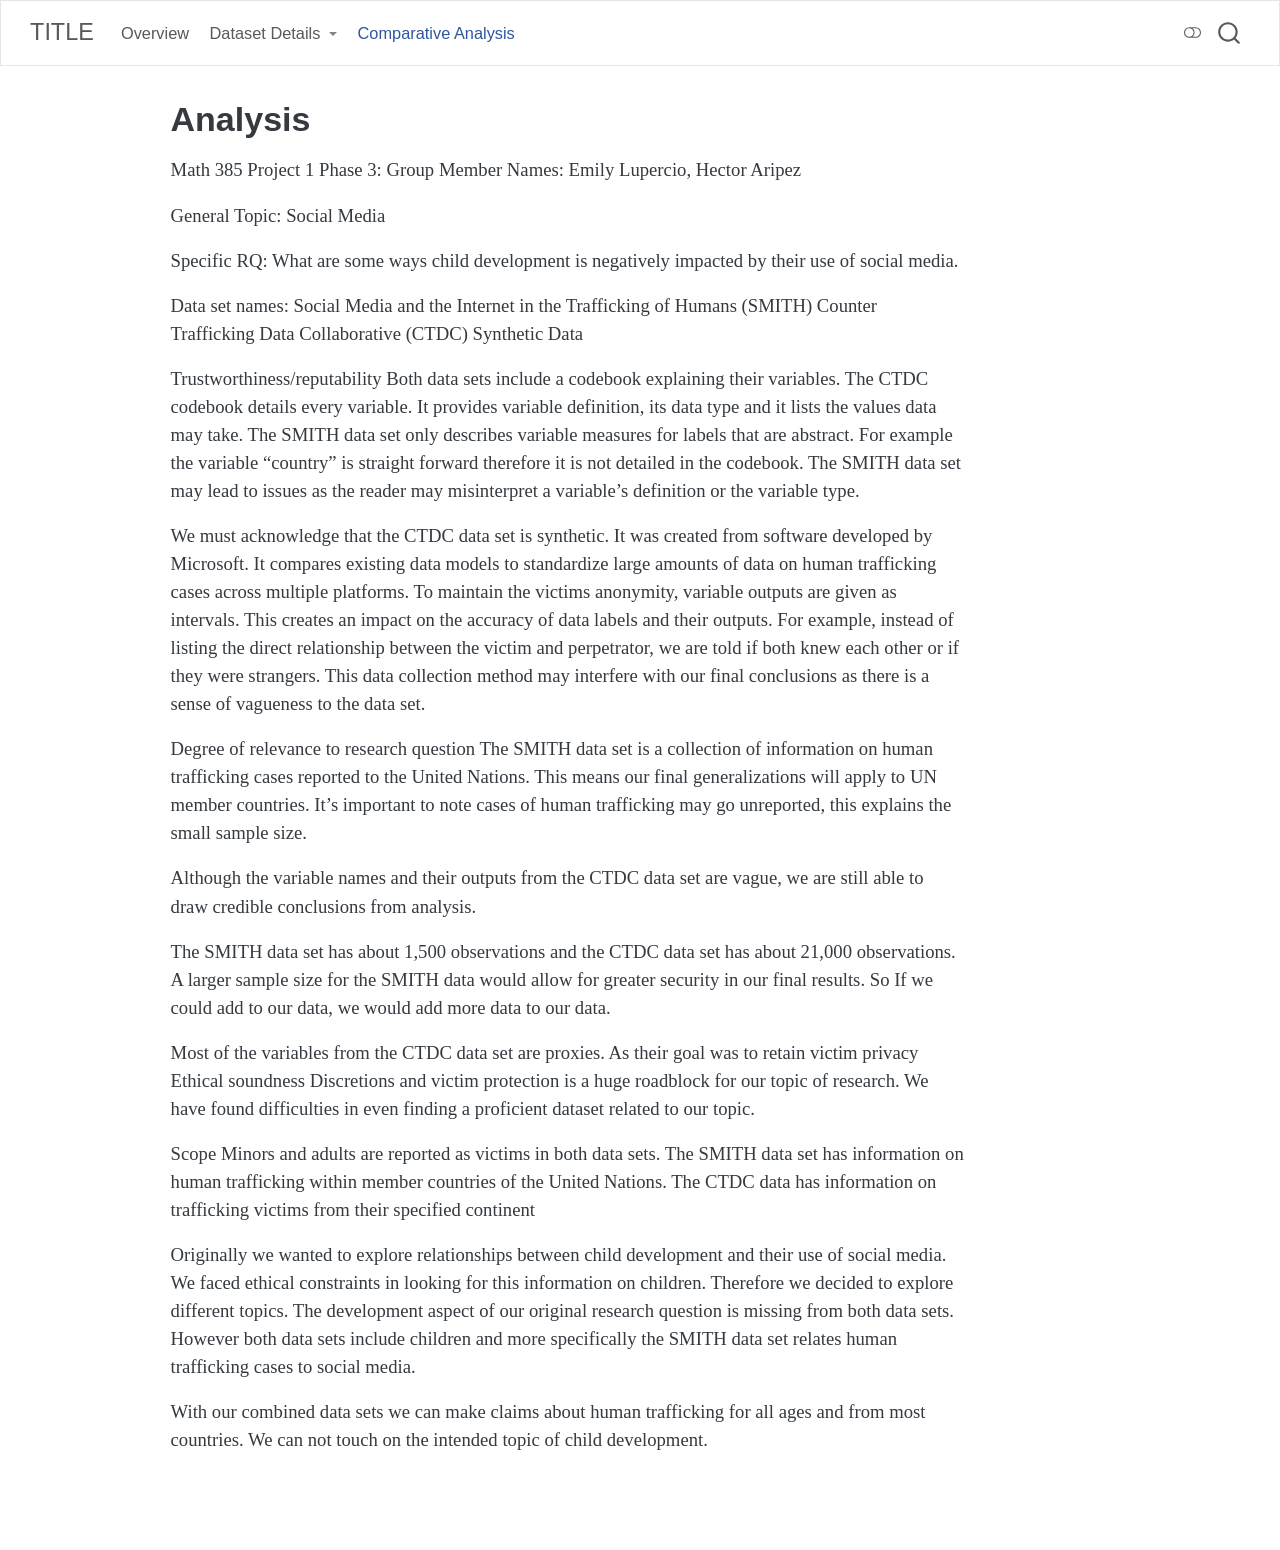
==== commit bfaa2981: "Merge pull request #7 from DATA385-f26/compare-data Compare data fixed merged proble,s" ====
--- a/docs/analysis.html
+++ b/docs/analysis.html
@@ -7,7 +7,7 @@
 <meta name="viewport" content="width=device-width, initial-scale=1.0, user-scalable=yes">
 
 
-<title>analysis – TITLE</title>
+<title>Analysis – TITLE</title>
 <style>
 /* Default styles provided by pandoc.
 ** See https://pandoc.org/MANUAL.html#variables-for-html for config info.
@@ -46,9 +46,9 @@
 <link href="site_libs/quarto-html/quarto-syntax-highlighting-64a204ab8560d761af7679ceaba22944.css" rel="stylesheet" class="quarto-color-scheme-extra" id="quarto-text-highlighting-styles">
 <script src="site_libs/bootstrap/bootstrap.min.js"></script>
 <link href="site_libs/bootstrap/bootstrap-icons.css" rel="stylesheet">
-<link href="site_libs/bootstrap/bootstrap-8cf93c9ab2a2e11673e6e214f13a05bd.min.css" rel="stylesheet" append-hash="true" class="quarto-color-scheme" id="quarto-bootstrap" data-mode="light">
+<link href="site_libs/bootstrap/bootstrap-e5f91ad3aecf1eb9d35c53ff38ad6c57.min.css" rel="stylesheet" append-hash="true" class="quarto-color-scheme" id="quarto-bootstrap" data-mode="light">
 <link href="site_libs/bootstrap/bootstrap-dark-8b348f4b4b74a528bf910da1e8c5139e.min.css" rel="stylesheet" append-hash="true" class="quarto-color-scheme quarto-color-alternate" id="quarto-bootstrap" data-mode="dark">
-<link href="site_libs/bootstrap/bootstrap-8cf93c9ab2a2e11673e6e214f13a05bd.min.css" rel="stylesheet" append-hash="true" class="quarto-color-scheme-extra" id="quarto-bootstrap" data-mode="light">
+<link href="site_libs/bootstrap/bootstrap-e5f91ad3aecf1eb9d35c53ff38ad6c57.min.css" rel="stylesheet" append-hash="true" class="quarto-color-scheme-extra" id="quarto-bootstrap" data-mode="light">
 <script id="quarto-search-options" type="application/json">{
   "location": "navbar",
   "copy-button": false,
@@ -303,7 +303,7 @@
 
 <header id="title-block-header" class="quarto-title-block default">
 <div class="quarto-title">
-<h1 class="title">analysis</h1>
+<h1 class="title">Analysis</h1>
 </div>
 
 
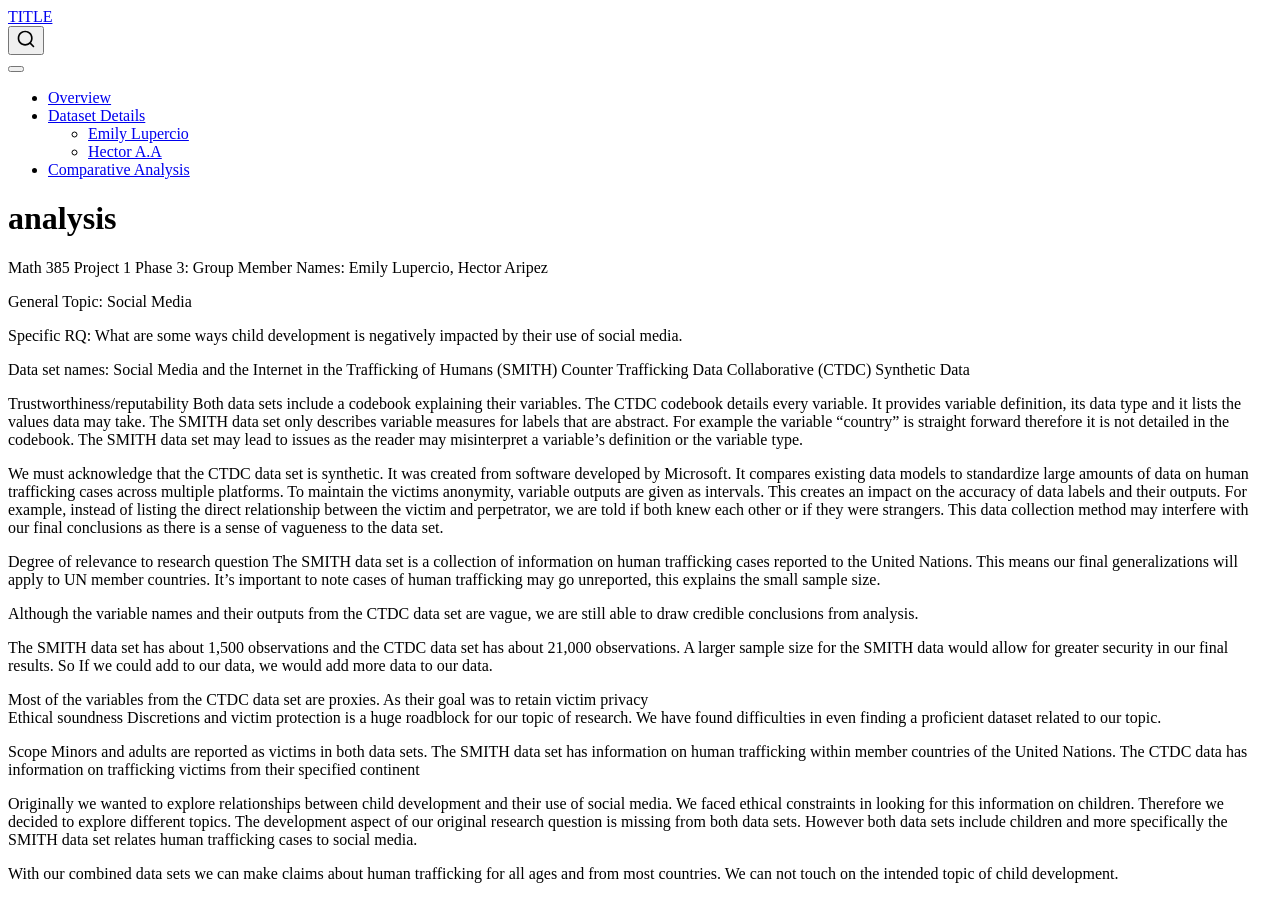
==== commit 8c70c598: "tests Merge branch 'main' of https://github.com/DATA385-f26/social-media-kids  # Conflicts: #	docs/s" ====
--- a/docs/analysis.html
+++ b/docs/analysis.html
@@ -7,7 +7,7 @@
 <meta name="viewport" content="width=device-width, initial-scale=1.0, user-scalable=yes">
 
 
-<title>Analysis – TITLE</title>
+<title>analysis – TITLE</title>
 <style>
 /* Default styles provided by pandoc.
 ** See https://pandoc.org/MANUAL.html#variables-for-html for config info.
@@ -46,9 +46,9 @@
 <link href="site_libs/quarto-html/quarto-syntax-highlighting-64a204ab8560d761af7679ceaba22944.css" rel="stylesheet" class="quarto-color-scheme-extra" id="quarto-text-highlighting-styles">
 <script src="site_libs/bootstrap/bootstrap.min.js"></script>
 <link href="site_libs/bootstrap/bootstrap-icons.css" rel="stylesheet">
-<link href="site_libs/bootstrap/bootstrap-e5f91ad3aecf1eb9d35c53ff38ad6c57.min.css" rel="stylesheet" append-hash="true" class="quarto-color-scheme" id="quarto-bootstrap" data-mode="light">
+<link href="site_libs/bootstrap/bootstrap-8cf93c9ab2a2e11673e6e214f13a05bd.min.css" rel="stylesheet" append-hash="true" class="quarto-color-scheme" id="quarto-bootstrap" data-mode="light">
 <link href="site_libs/bootstrap/bootstrap-dark-8b348f4b4b74a528bf910da1e8c5139e.min.css" rel="stylesheet" append-hash="true" class="quarto-color-scheme quarto-color-alternate" id="quarto-bootstrap" data-mode="dark">
-<link href="site_libs/bootstrap/bootstrap-e5f91ad3aecf1eb9d35c53ff38ad6c57.min.css" rel="stylesheet" append-hash="true" class="quarto-color-scheme-extra" id="quarto-bootstrap" data-mode="light">
+<link href="site_libs/bootstrap/bootstrap-8cf93c9ab2a2e11673e6e214f13a05bd.min.css" rel="stylesheet" append-hash="true" class="quarto-color-scheme-extra" id="quarto-bootstrap" data-mode="light">
 <script id="quarto-search-options" type="application/json">{
   "location": "navbar",
   "copy-button": false,
@@ -303,7 +303,7 @@
 
 <header id="title-block-header" class="quarto-title-block default">
 <div class="quarto-title">
-<h1 class="title">Analysis</h1>
+<h1 class="title">analysis</h1>
 </div>
 
 
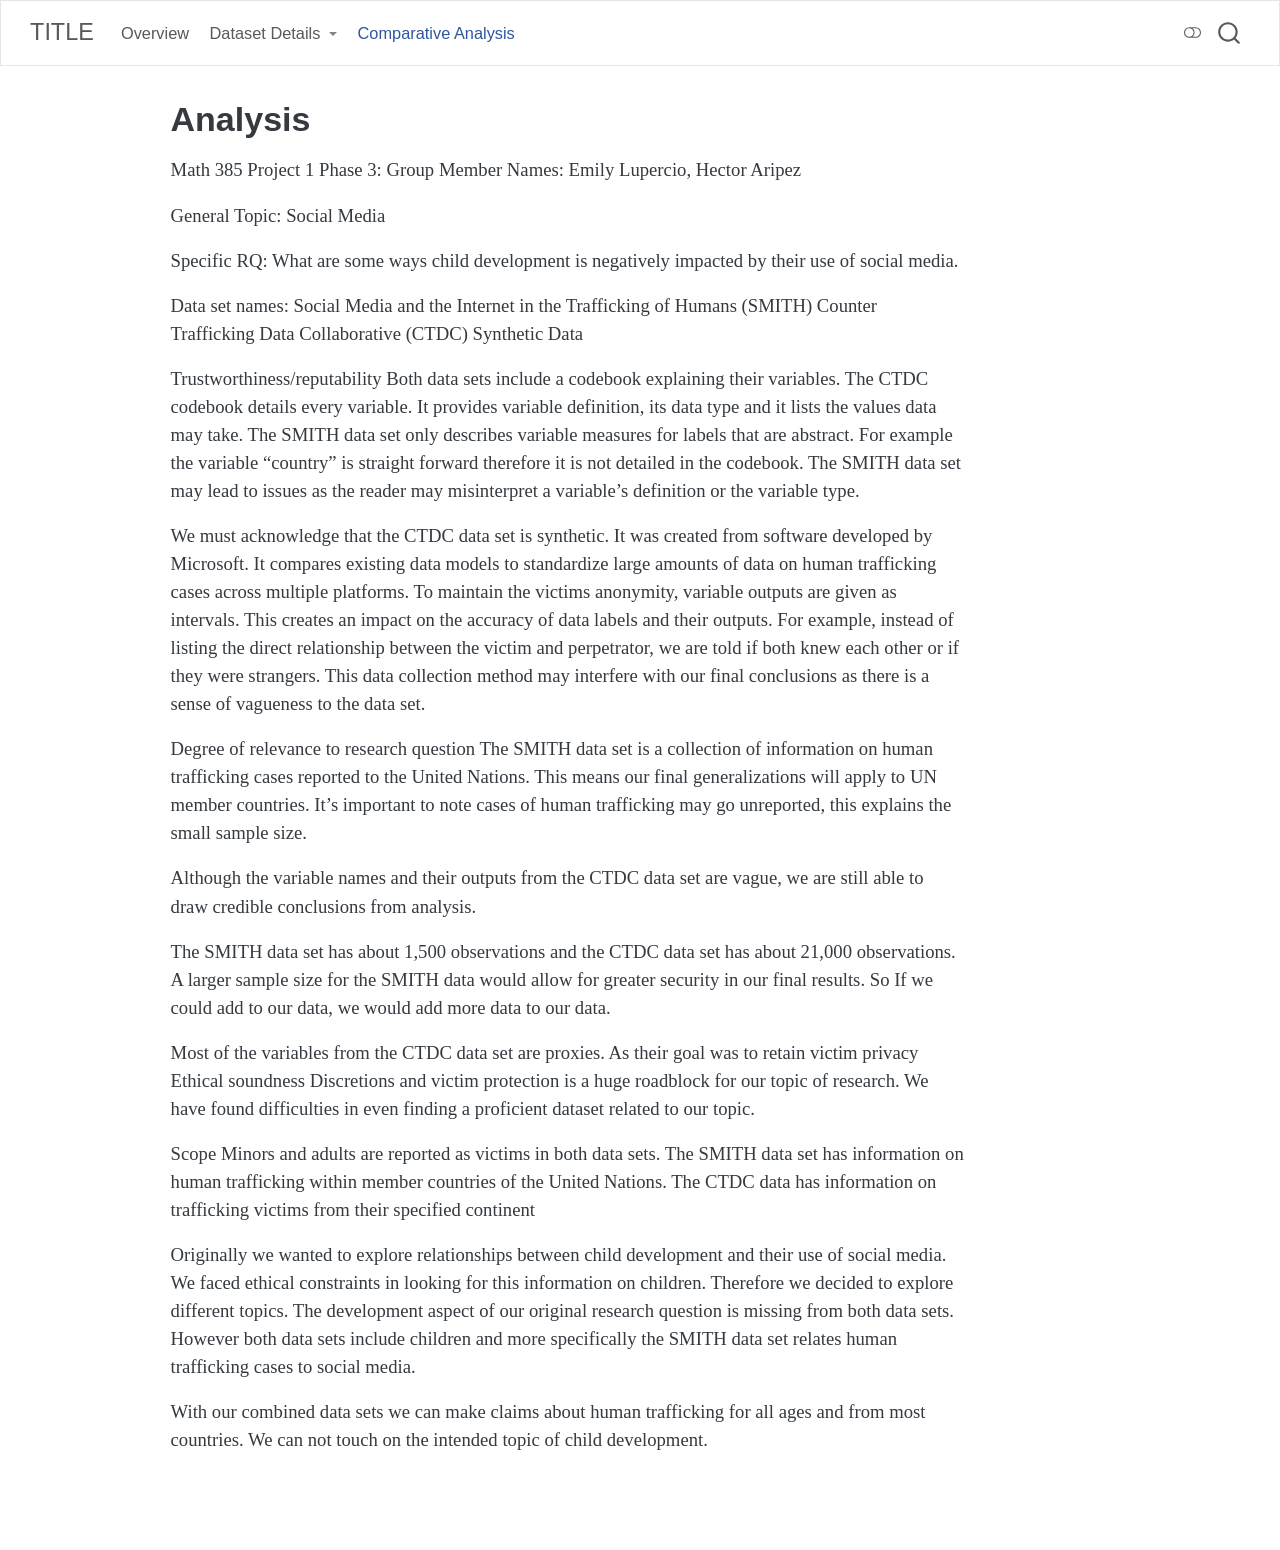
==== commit 1f1bd530: "final touches hopefully" ====
--- a/docs/analysis.html
+++ b/docs/analysis.html
@@ -7,7 +7,7 @@
 <meta name="viewport" content="width=device-width, initial-scale=1.0, user-scalable=yes">
 
 
-<title>analysis – TITLE</title>
+<title>Analysis – TITLE</title>
 <style>
 /* Default styles provided by pandoc.
 ** See https://pandoc.org/MANUAL.html#variables-for-html for config info.
@@ -46,9 +46,9 @@
 <link href="site_libs/quarto-html/quarto-syntax-highlighting-64a204ab8560d761af7679ceaba22944.css" rel="stylesheet" class="quarto-color-scheme-extra" id="quarto-text-highlighting-styles">
 <script src="site_libs/bootstrap/bootstrap.min.js"></script>
 <link href="site_libs/bootstrap/bootstrap-icons.css" rel="stylesheet">
-<link href="site_libs/bootstrap/bootstrap-8cf93c9ab2a2e11673e6e214f13a05bd.min.css" rel="stylesheet" append-hash="true" class="quarto-color-scheme" id="quarto-bootstrap" data-mode="light">
+<link href="site_libs/bootstrap/bootstrap-e5f91ad3aecf1eb9d35c53ff38ad6c57.min.css" rel="stylesheet" append-hash="true" class="quarto-color-scheme" id="quarto-bootstrap" data-mode="light">
 <link href="site_libs/bootstrap/bootstrap-dark-8b348f4b4b74a528bf910da1e8c5139e.min.css" rel="stylesheet" append-hash="true" class="quarto-color-scheme quarto-color-alternate" id="quarto-bootstrap" data-mode="dark">
-<link href="site_libs/bootstrap/bootstrap-8cf93c9ab2a2e11673e6e214f13a05bd.min.css" rel="stylesheet" append-hash="true" class="quarto-color-scheme-extra" id="quarto-bootstrap" data-mode="light">
+<link href="site_libs/bootstrap/bootstrap-e5f91ad3aecf1eb9d35c53ff38ad6c57.min.css" rel="stylesheet" append-hash="true" class="quarto-color-scheme-extra" id="quarto-bootstrap" data-mode="light">
 <script id="quarto-search-options" type="application/json">{
   "location": "navbar",
   "copy-button": false,
@@ -303,7 +303,7 @@
 
 <header id="title-block-header" class="quarto-title-block default">
 <div class="quarto-title">
-<h1 class="title">analysis</h1>
+<h1 class="title">Analysis</h1>
 </div>
 
 
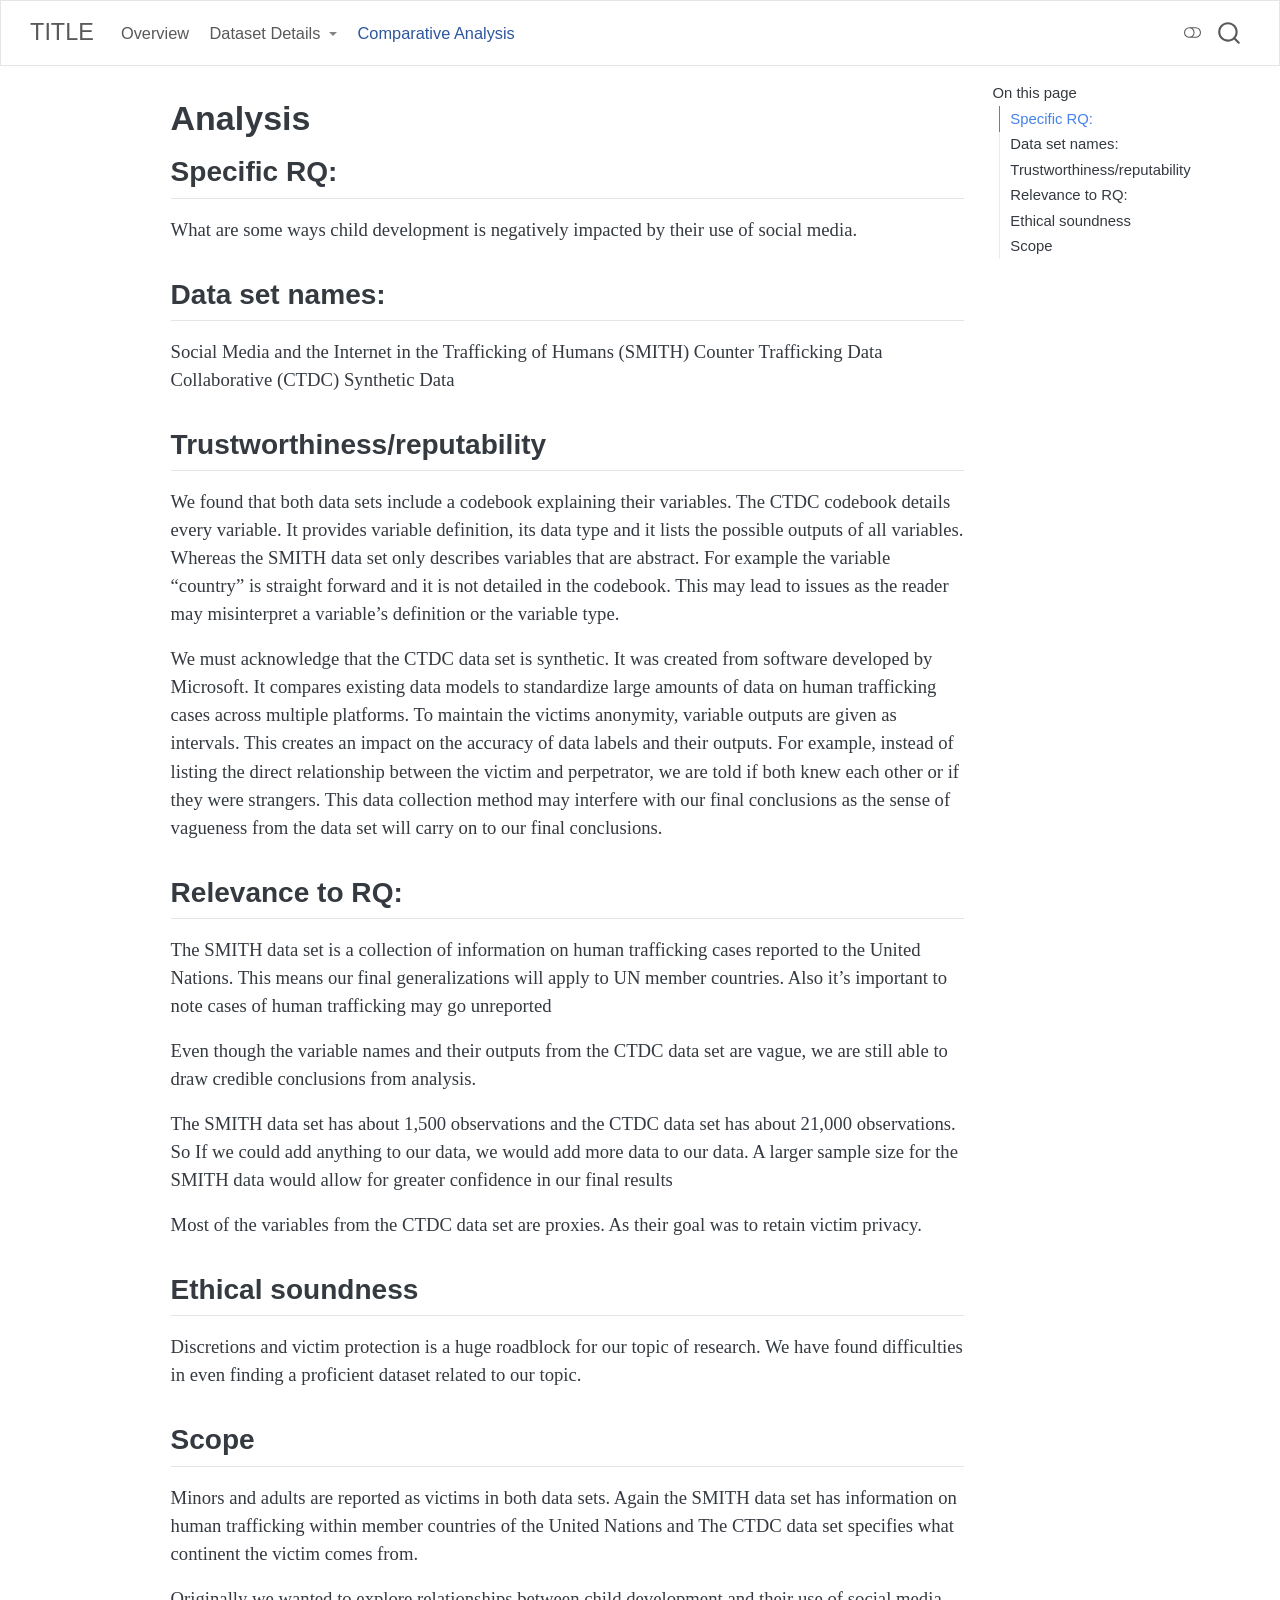
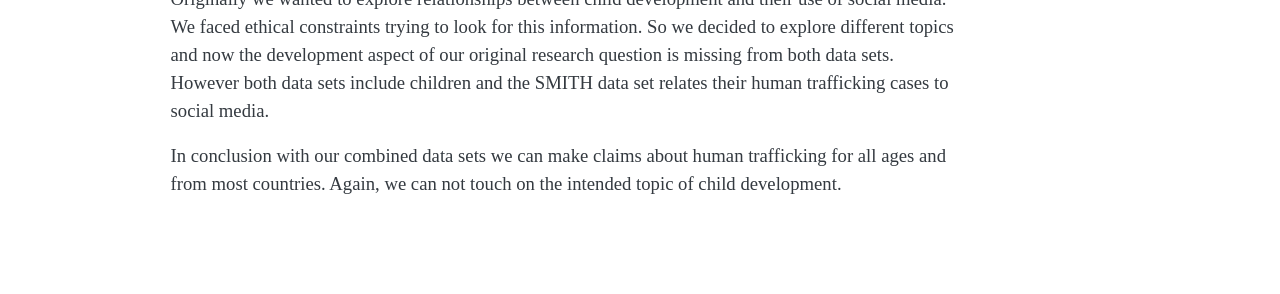
==== commit 84cca7a8: "title changes on comp-analisys" ====
--- a/docs/analysis.html
+++ b/docs/analysis.html
@@ -294,8 +294,19 @@
 <div id="quarto-content" class="quarto-container page-columns page-rows-contents page-layout-article page-navbar">
 <!-- sidebar -->
 <!-- margin-sidebar -->
-    <div id="quarto-margin-sidebar" class="sidebar margin-sidebar zindex-bottom">
-        
+    <div id="quarto-margin-sidebar" class="sidebar margin-sidebar">
+        <nav id="TOC" role="doc-toc" class="toc-active">
+    <h2 id="toc-title">On this page</h2>
+   
+  <ul>
+  <li><a href="#specific-rq" id="toc-specific-rq" class="nav-link active" data-scroll-target="#specific-rq">Specific RQ:</a></li>
+  <li><a href="#data-set-names" id="toc-data-set-names" class="nav-link" data-scroll-target="#data-set-names">Data set names:</a></li>
+  <li><a href="#trustworthinessreputability" id="toc-trustworthinessreputability" class="nav-link" data-scroll-target="#trustworthinessreputability">Trustworthiness/reputability</a></li>
+  <li><a href="#relevance-to-rq" id="toc-relevance-to-rq" class="nav-link" data-scroll-target="#relevance-to-rq">Relevance to RQ:</a></li>
+  <li><a href="#ethical-soundness" id="toc-ethical-soundness" class="nav-link" data-scroll-target="#ethical-soundness">Ethical soundness</a></li>
+  <li><a href="#scope" id="toc-scope" class="nav-link" data-scroll-target="#scope">Scope</a></li>
+  </ul>
+</nav>
     </div>
 <!-- main -->
 <main class="content" id="quarto-document-content">
@@ -320,22 +331,38 @@
 </header>
 
 
-<p>Math 385 Project 1 Phase 3: Group Member Names: Emily Lupercio, Hector Aripez</p>
-<p>General Topic: Social Media</p>
-<p>Specific RQ: What are some ways child development is negatively impacted by their use of social media.</p>
-<p>Data set names: Social Media and the Internet in the Trafficking of Humans (SMITH) Counter Trafficking Data Collaborative (CTDC) Synthetic Data</p>
-<p>Trustworthiness/reputability Both data sets include a codebook explaining their variables. The CTDC codebook details every variable. It provides variable definition, its data type and it lists the values data may take. The SMITH data set only describes variable measures for labels that are abstract. For example the variable “country” is straight forward therefore it is not detailed in the codebook. The SMITH data set may lead to issues as the reader may misinterpret a variable’s definition or the variable type.</p>
-<p>We must acknowledge that the CTDC data set is synthetic. It was created from software developed by Microsoft. It compares existing data models to standardize large amounts of data on human trafficking cases across multiple platforms. To maintain the victims anonymity, variable outputs are given as intervals. This creates an impact on the accuracy of data labels and their outputs. For example, instead of listing the direct relationship between the victim and perpetrator, we are told if both knew each other or if they were strangers. This data collection method may interfere with our final conclusions as there is a sense of vagueness to the data set.</p>
-<p>Degree of relevance to research question The SMITH data set is a collection of information on human trafficking cases reported to the United Nations. This means our final generalizations will apply to UN member countries. It’s important to note cases of human trafficking may go unreported, this explains the small sample size.</p>
-<p>Although the variable names and their outputs from the CTDC data set are vague, we are still able to draw credible conclusions from analysis.</p>
-<p>The SMITH data set has about 1,500 observations and the CTDC data set has about 21,000 observations. A larger sample size for the SMITH data would allow for greater security in our final results. So If we could add to our data, we would add more data to our data.</p>
-<p>Most of the variables from the CTDC data set are proxies. As their goal was to retain victim privacy<br>
-Ethical soundness Discretions and victim protection is a huge roadblock for our topic of research. We have found difficulties in even finding a proficient dataset related to our topic.</p>
-<p>Scope Minors and adults are reported as victims in both data sets. The SMITH data set has information on human trafficking within member countries of the United Nations. The CTDC data has information on trafficking victims from their specified continent</p>
-<p>Originally we wanted to explore relationships between child development and their use of social media. We faced ethical constraints in looking for this information on children. Therefore we decided to explore different topics. The development aspect of our original research question is missing from both data sets. However both data sets include children and more specifically the SMITH data set relates human trafficking cases to social media.</p>
-<p>With our combined data sets we can make claims about human trafficking for all ages and from most countries. We can not touch on the intended topic of child development.</p>
-
-
+<section id="specific-rq" class="level2">
+<h2 class="anchored" data-anchor-id="specific-rq">Specific RQ:</h2>
+<p>What are some ways child development is negatively impacted by their use of social media.</p>
+</section>
+<section id="data-set-names" class="level2">
+<h2 class="anchored" data-anchor-id="data-set-names">Data set names:</h2>
+<p>Social Media and the Internet in the Trafficking of Humans (SMITH) Counter Trafficking Data Collaborative (CTDC) Synthetic Data</p>
+</section>
+<section id="trustworthinessreputability" class="level2">
+<h2 class="anchored" data-anchor-id="trustworthinessreputability">Trustworthiness/reputability</h2>
+<p>We found that both data sets include a codebook explaining their variables. The CTDC codebook details every variable. It provides variable definition, its data type and it lists the possible outputs of all variables. Whereas the SMITH data set only describes variables that are abstract. For example the variable “country” is straight forward and it is not detailed in the codebook. This may lead to issues as the reader may misinterpret a variable’s definition or the variable type.</p>
+<p>We must acknowledge that the CTDC data set is synthetic. It was created from software developed by Microsoft. It compares existing data models to standardize large amounts of data on human trafficking cases across multiple platforms. To maintain the victims anonymity, variable outputs are given as intervals. This creates an impact on the accuracy of data labels and their outputs. For example, instead of listing the direct relationship between the victim and perpetrator, we are told if both knew each other or if they were strangers. This data collection method may interfere with our final conclusions as the sense of vagueness from the data set will carry on to our final conclusions.</p>
+</section>
+<section id="relevance-to-rq" class="level2">
+<h2 class="anchored" data-anchor-id="relevance-to-rq">Relevance to RQ:</h2>
+<p>The SMITH data set is a collection of information on human trafficking cases reported to the United Nations. This means our final generalizations will apply to UN member countries. Also it’s important to note cases of human trafficking may go unreported</p>
+<p>Even though the variable names and their outputs from the CTDC data set are vague, we are still able to draw credible conclusions from analysis.</p>
+<p>The SMITH data set has about 1,500 observations and the CTDC data set has about 21,000 observations. So If we could add anything to our data, we would add more data to our data. A larger sample size for the SMITH data would allow for greater confidence in our final results</p>
+<p>Most of the variables from the CTDC data set are proxies. As their goal was to retain victim privacy.</p>
+</section>
+<section id="ethical-soundness" class="level2">
+<h2 class="anchored" data-anchor-id="ethical-soundness">Ethical soundness</h2>
+<p>Discretions and victim protection is a huge roadblock for our topic of research. We have found difficulties in even finding a proficient dataset related to our topic.</p>
+</section>
+<section id="scope" class="level2">
+<h2 class="anchored" data-anchor-id="scope">Scope</h2>
+<p>Minors and adults are reported as victims in both data sets. Again the SMITH data set has information on human trafficking within member countries of the United Nations and The CTDC data set specifies what continent the victim comes from.</p>
+<p>Originally we wanted to explore relationships between child development and their use of social media. We faced ethical constraints trying to look for this information. So we decided to explore different topics and now the development aspect of our original research question is missing from both data sets. However both data sets include children and the SMITH data set relates their human trafficking cases to social media.</p>
+<p>In conclusion with our combined data sets we can make claims about human trafficking for all ages and from most countries. Again, we can not touch on the intended topic of child development.</p>
+
+
+</section>
 
 </main> <!-- /main -->
 <script id="quarto-html-after-body" type="application/javascript">
